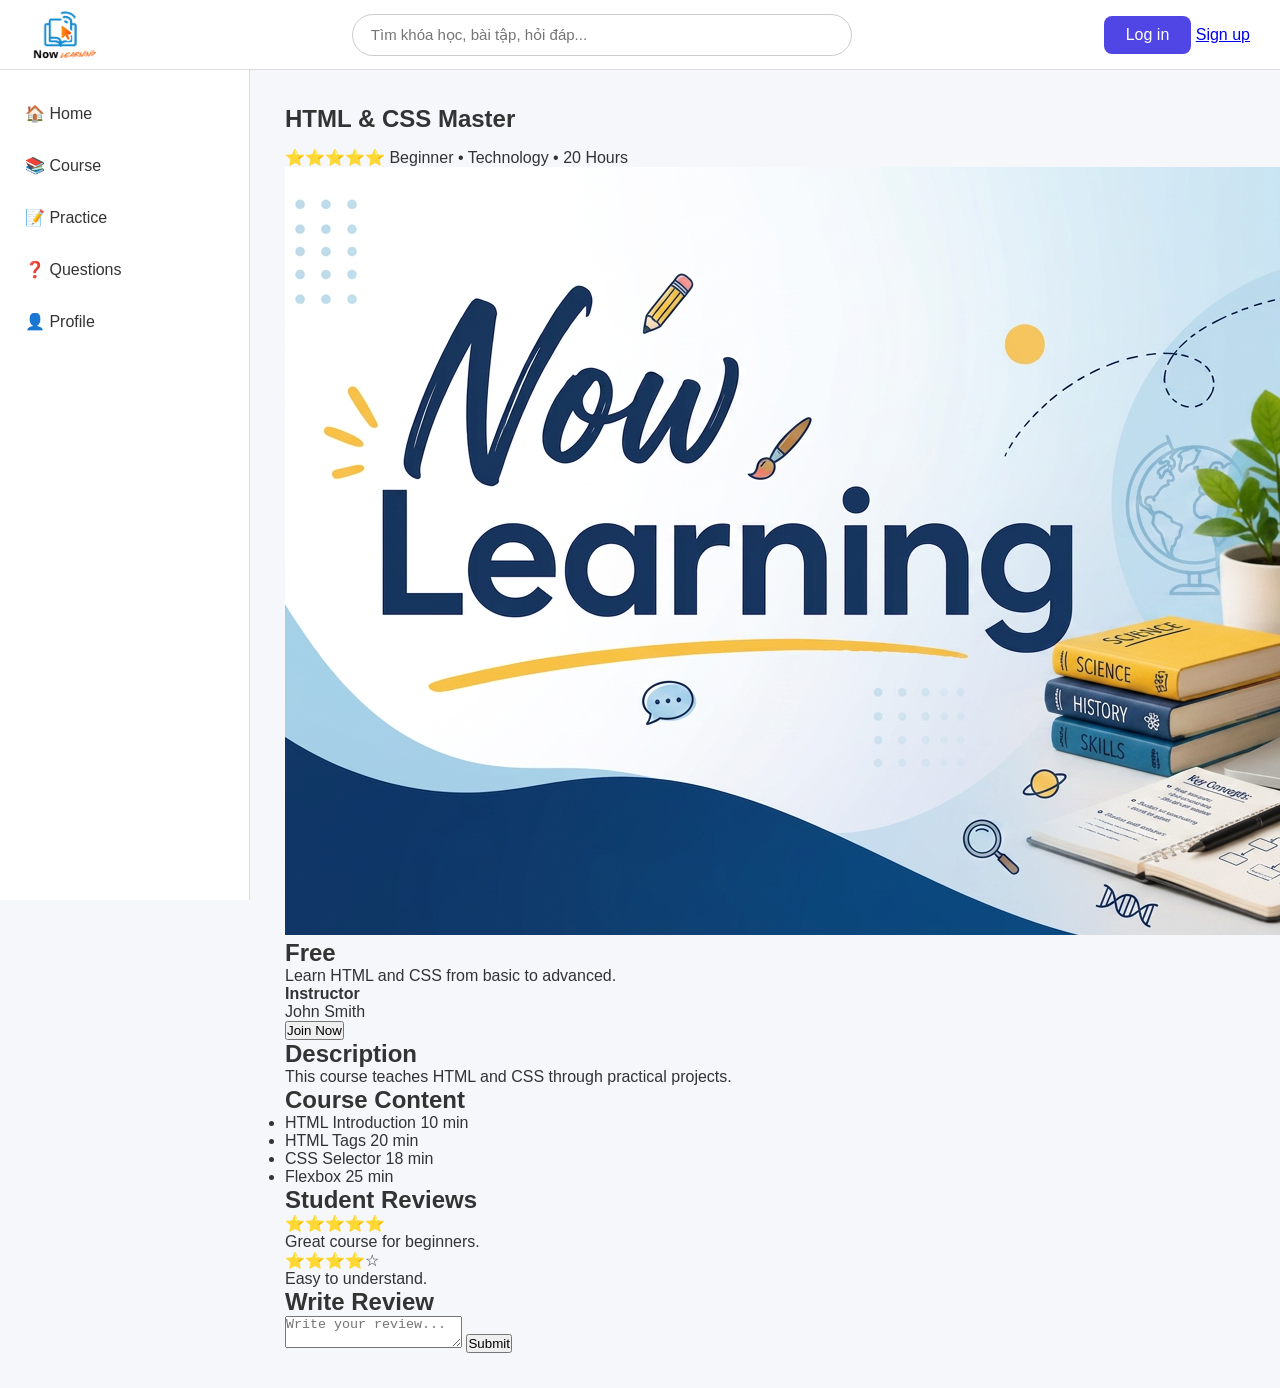
==== courses-detail.html @ ced137c4 "Feat: Add courses details.html" ====
<!doctype html>
<html lang="vi">
  <head>
    <meta charset="UTF-8" />
    <meta name="viewport" content="width=device-width, initial-scale=1.0" />
    <title>Now Learning</title>
    <link rel="stylesheet" href="css/index.css" />
  </head>
  <body>
    <!-- Header -->
    <header class="header">
      <nav class="top-navbar">
        <!-- Logo -->
        <div class="logo">
          <a href="index.html">
            <img src="assets/logo.png" alt="Now Learning Logo" />
          </a>
        </div>

        <!-- Thanh tìm kiếm -->
        <div class="search-area">
          <input
            type="search"
            id="course-search"
            class="search-input"
            placeholder="Tìm khóa học, bài tập, hỏi đáp..."
          />
        </div>

        <!-- Tài khoản -->
        <div class="user-actions">
          <a href="login.html" class="login-btn">Log in</a>
          <a href="signup.html" class="signup-btn">Sign up</a>
          <a href="#" class="logout-btn">Log out</a>
        </div>
      </nav>
    </header>

    <!-- Nội dung chính -->
    <div class="page-layout">
      <!-- Sidebar -->
      <aside class="sidebar">
        <nav class="sidebar-nav">
          <ul class="sidebar-menu">
            <li class="menu-item">
              <a href="#" class="menu-link"> 🏠 Home </a>
            </li>

            <li class="menu-item">
              <a href="#" class="menu-link"> 📚 Course </a>
            </li>

            <li class="menu-item">
              <a href="#" class="menu-link"> 📝 Practice </a>
            </li>

            <li class="menu-item">
              <a href="#" class="menu-link"> ❓ Questions</a>
            </li>

            <li class="menu-item">
              <a href="#" class="menu-link"> 👤 Profile </a>
            </li>
          </ul>
        </nav>
      </aside>

      <!-- Nội dung -->
      <main class="main-content">
        <section class="course-header">
          <div class="course-information">
            <h1>HTML & CSS Master</h1>

            <p class="course-meta">
              ⭐⭐⭐⭐⭐ Beginner • Technology • 20 Hours
            </p>
          </div>
        </section>

        <section class="course-overview">
          <div class="course-image">
            <img src="assets/banner.jpg" alt="Course" />
          </div>

          <div class="course-summary">
            <h2>Free</h2>

            <p>Learn HTML and CSS from basic to advanced.</p>

            <div class="teacher">
              <strong>Instructor</strong>

              <p>John Smith</p>
            </div>

            <button class="join-btn">Join Now</button>
          </div>
        </section>

        <section class="course-description">
          <h2>Description</h2>

          <p>This course teaches HTML and CSS through practical projects.</p>
        </section>

        <section class="lesson-section">
          <h2>Course Content</h2>

          <ul>
            <li>
              HTML Introduction

              <span>10 min</span>
            </li>

            <li>
              HTML Tags

              <span>20 min</span>
            </li>

            <li>
              CSS Selector

              <span>18 min</span>
            </li>

            <li>
              Flexbox

              <span>25 min</span>
            </li>
          </ul>
        </section>

        <section class="review-section">
          <h2>Student Reviews</h2>

          <div class="review">
            ⭐⭐⭐⭐⭐

            <p>Great course for beginners.</p>
          </div>

          <div class="review">
            ⭐⭐⭐⭐☆

            <p>Easy to understand.</p>
          </div>
        </section>

        <section class="write-review">
          <h2>Write Review</h2>

          <textarea placeholder="Write your review..."></textarea>

          <button>Submit</button>
        </section>
      </main>
    </div>
    <script src="js/index.js"></script>
  </body>
</html>
---- css/index.css ----
/* ===========================
   RESET
=========================== */

* {
  margin: 0;
  padding: 0;
  box-sizing: border-box;
}

body {
  font-family: Arial, Helvetica, sans-serif;
  background: #f5f7fb;
  color: #333;
}

/* ===========================
   HEADER
=========================== */

.header {
  width: 100%;
  height: 70px;
  background: #ffffff;
  border-bottom: 1px solid #ddd;
  position: fixed;
  top: 0;
  left: 0;
  z-index: 1000;
}

.top-navbar {
  width: 100%;
  height: 100%;
  padding: 0 30px;

  display: flex;
  align-items: center;
  justify-content: space-between;
}

/* ===========================
   LOGO
=========================== */

.logo img {
  max-width: 70px;
  height: auto;
  display: block;
}

/* ===========================
   SEARCH
=========================== */

.search-area {
  flex: 1;
  display: flex;
  justify-content: center;
  margin: 0 40px;
}

.search-input {
  width: 500px;
  max-width: 100%;
  height: 42px;

  padding: 0 18px;

  border: 1px solid #ccc;
  border-radius: 25px;

  font-size: 15px;
  outline: none;
}

.search-input:focus {
  border-color: #4f46e5;
}

/* ===========================
   LOGIN
=========================== */

.login-btn {
  display: inline-block;

  padding: 10px 22px;

  background: #4f46e5;
  color: white;

  text-decoration: none;
  border-radius: 8px;

  transition: 0.3s;
}

.login-btn:hover {
  background: #372fc7;
}

.logout-btn{
  display: none;
}
/* ===========================
   LAYOUT
=========================== */

.page-layout {
  display: flex;
  margin-top: 70px;
}

/* ===========================
   SIDEBAR
=========================== */

.sidebar {
  width: 250px;
  height: calc(100vh - 70px);

  background: white;
  border-right: 1px solid #ddd;

  position: fixed;
  left: 0;
  top: 70px;

  overflow-y: auto;
}

.sidebar-nav {
  padding: 20px 0;
}

.sidebar-menu {
  list-style: none;
}

.menu-item {
  margin-bottom: 5px;
}

.menu-link {
  display: block;

  padding: 14px 25px;

  color: #333;
  text-decoration: none;

  transition: 0.25s;
}

.menu-link:hover {
  background: #4f46e5;
  color: white;
}

.menu-item.active .menu-link {
  background: #4f46e5;
  color: white;
}

/* ===========================
   MAIN CONTENT
=========================== */

.main-content {
  flex: 1;

  margin-left: 250px;

  padding: 35px;
}

.main-content h1 {
  margin-bottom: 15px;
}

/* ===========================
   RESPONSIVE
=========================== */

@media (max-width: 768px) {
  .top-navbar {
    padding: 0 15px;
  }

  .search-area {
    margin: 0 15px;
  }

  .search-input {
    width: 100%;
  }

  .sidebar {
    width: 200px;
  }

  .main-content {
    margin-left: 200px;
  }

  .logo img {
    width: 120px;
  }
}

@media (max-width: 576px) {
  .sidebar {
    display: none;
  }

  .main-content {
    margin-left: 0;
  }

  .search-area {
    display: none;
  }

  .login-btn {
    padding: 8px 16px;
  }
}
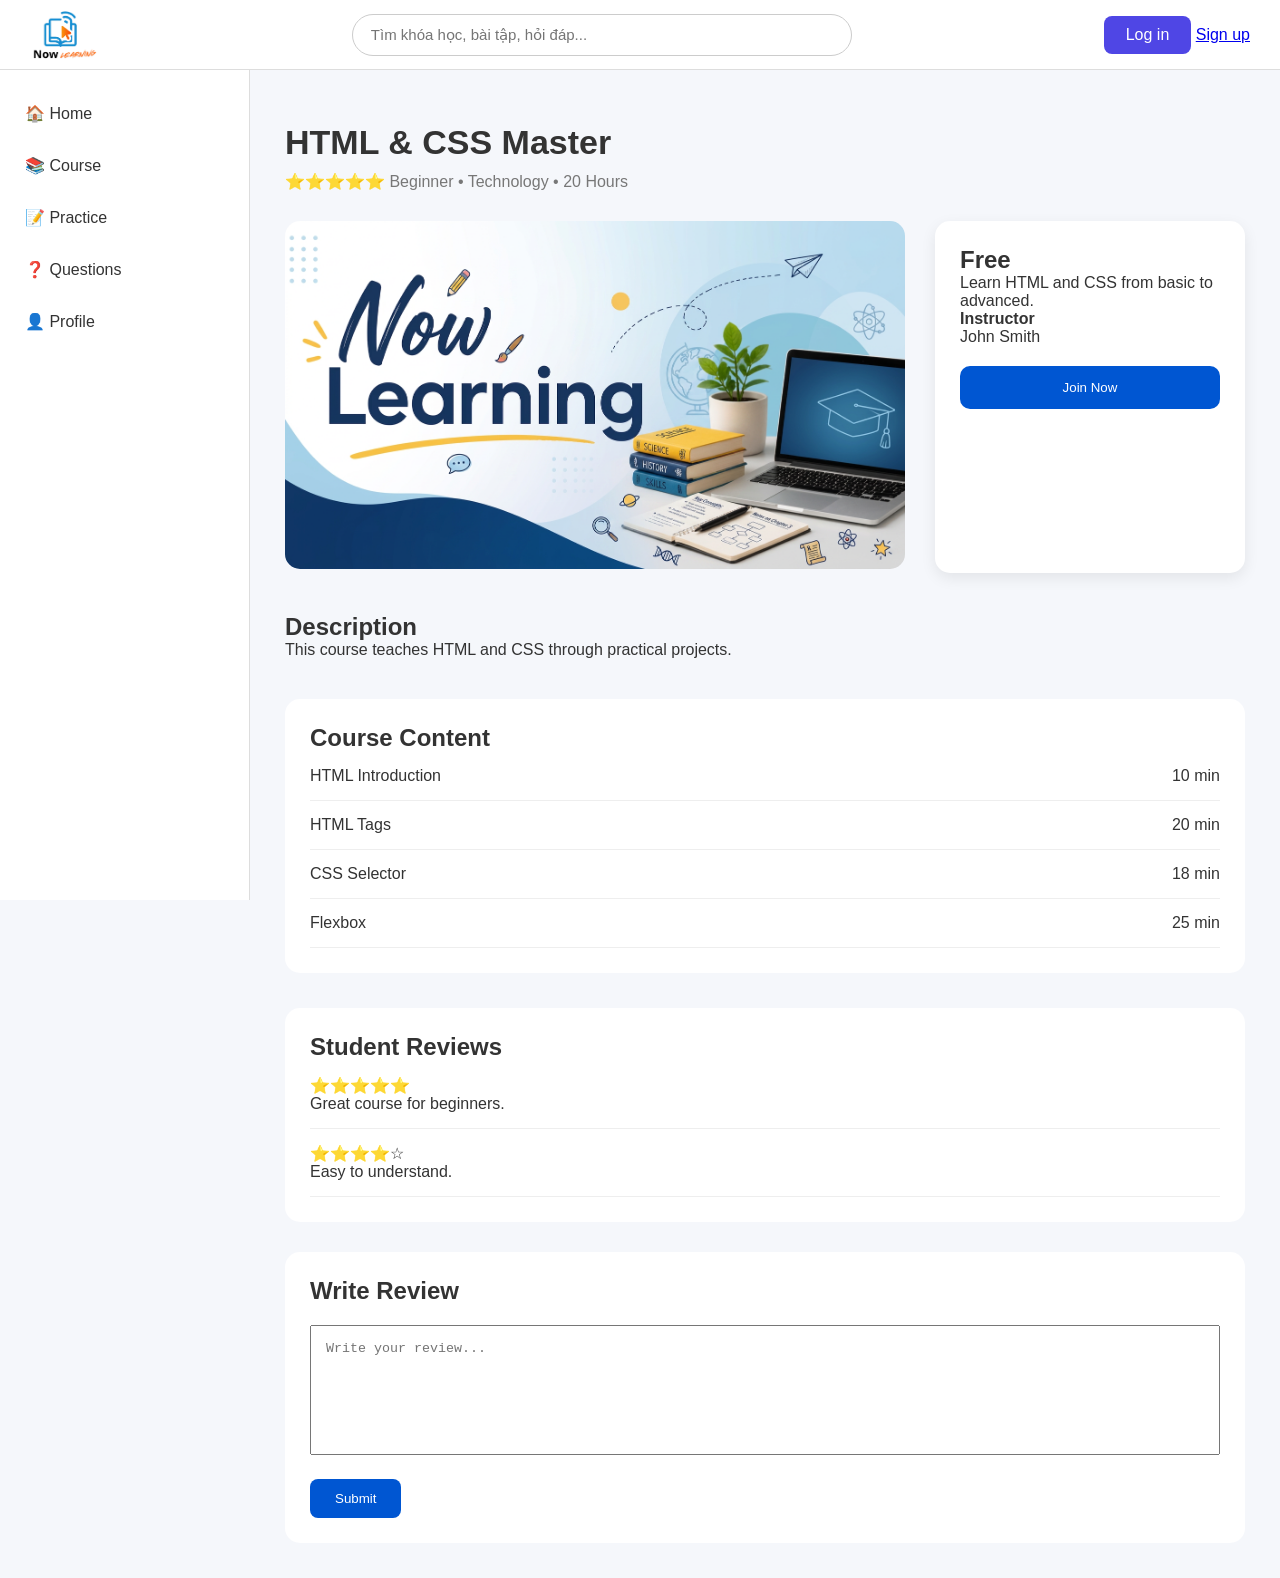
==== commit 7eec6387: "Feat: Add more new courses" ====
--- a/courses-detail.html
+++ b/courses-detail.html
@@ -4,7 +4,8 @@
     <meta charset="UTF-8" />
     <meta name="viewport" content="width=device-width, initial-scale=1.0" />
     <title>Now Learning</title>
-    <link rel="stylesheet" href="css/index.css" />
+    <link rel="stylesheet" href="css/index.css" />\
+    <link rel="stylesheet" href="css/courses-detail.css">
   </head>
   <body>
     <!-- Header -->
@@ -43,11 +44,11 @@
         <nav class="sidebar-nav">
           <ul class="sidebar-menu">
             <li class="menu-item">
-              <a href="#" class="menu-link"> 🏠 Home </a>
+              <a href="index.html" class="menu-link"> 🏠 Home </a>
             </li>
 
             <li class="menu-item">
-              <a href="#" class="menu-link"> 📚 Course </a>
+              <a href="courses.html" class="menu-link"> 📚 Course </a>
             </li>
 
             <li class="menu-item">
--- a/css/index.css
+++ b/css/index.css
@@ -180,6 +180,117 @@
 }
 
 /* ===========================
+   DASHBOARD
+=========================== */
+
+.page-description{
+    color:#666;
+    margin-bottom:30px;
+}
+
+.course-list{
+    display:flex;
+    flex-direction:column;
+    gap:25px;
+}
+
+.course-card{
+    display:flex;
+    gap:20px;
+
+    background:#fff;
+
+    padding:20px;
+
+    border-radius:12px;
+
+    box-shadow:0 2px 8px rgba(0,0,0,.08);
+}
+
+.course-card img{
+    width:220px;
+    height:130px;
+
+    object-fit:cover;
+
+    border-radius:10px;
+}
+
+.course-info{
+    flex:1;
+
+    display:flex;
+    flex-direction:column;
+}
+
+.course-info h3{
+    margin-bottom:15px;
+}
+
+.progress-bar{
+    width:100%;
+    height:12px;
+
+    background:#ddd;
+
+    border-radius:10px;
+
+    overflow:hidden;
+
+    margin-bottom:10px;
+}
+
+.progress{
+    height:100%;
+
+    background:#4f46e5;
+}
+
+.course-info span{
+    color:#666;
+    margin-bottom:20px;
+}
+
+.continue-btn{
+    width:180px;
+
+    padding:10px;
+
+    text-align:center;
+
+    text-decoration:none;
+
+    color:#fff;
+
+    background:#4f46e5;
+
+    border-radius:8px;
+
+    transition:.3s;
+}
+
+.continue-btn:hover{
+    background:#372fc7;
+}
+
+@media(max-width:768px){
+
+    .course-card{
+        flex-direction:column;
+    }
+
+    .course-card img{
+        width:100%;
+        height:220px;
+    }
+
+    .continue-btn{
+        width:100%;
+    }
+
+}
+
+/* ===========================
    RESPONSIVE
 =========================== */
 
--- a/css/courses-detail.css
+++ b/css/courses-detail.css
@@ -0,0 +1,167 @@
+.course-header{
+
+    margin-bottom:30px;
+
+}
+
+.course-header h1{
+
+    font-size:34px;
+
+    margin-bottom:10px;
+
+}
+
+.course-meta{
+
+    color:#777;
+
+}
+
+.course-overview{
+
+    display:grid;
+
+    grid-template-columns:2fr 1fr;
+
+    gap:30px;
+
+    margin-bottom:40px;
+
+}
+
+.course-image img{
+
+    width:100%;
+
+    border-radius:15px;
+
+}
+
+.course-summary{
+
+    background:white;
+
+    padding:25px;
+
+    border-radius:15px;
+
+    box-shadow:0 5px 15px rgba(0,0,0,.08);
+
+}
+
+.join-btn{
+
+    width:100%;
+
+    padding:14px;
+
+    background:#0056d2;
+
+    color:white;
+
+    border:none;
+
+    border-radius:10px;
+
+    cursor:pointer;
+
+    margin-top:20px;
+
+}
+
+.course-description{
+
+    margin:40px 0;
+
+}
+
+.lesson-section{
+
+    background:white;
+
+    padding:25px;
+
+    border-radius:15px;
+
+    margin-bottom:35px;
+
+}
+
+.lesson-section ul{
+
+    list-style:none;
+
+}
+
+.lesson-section li{
+
+    display:flex;
+
+    justify-content:space-between;
+
+    padding:15px 0;
+
+    border-bottom:1px solid #eee;
+
+}
+
+.review-section{
+
+    background:white;
+
+    padding:25px;
+
+    border-radius:15px;
+
+    margin-bottom:30px;
+
+}
+
+.review{
+
+    border-bottom:1px solid #eee;
+
+    padding:15px 0;
+
+}
+
+.write-review{
+
+    background:white;
+
+    padding:25px;
+
+    border-radius:15px;
+
+}
+
+.write-review textarea{
+
+    width:100%;
+
+    height:130px;
+
+    padding:15px;
+
+    margin:20px 0;
+
+    resize:none;
+
+}
+
+.write-review button{
+
+    padding:12px 25px;
+
+    background:#0056d2;
+
+    color:white;
+
+    border:none;
+
+    border-radius:8px;
+
+    cursor:pointer;
+
+}
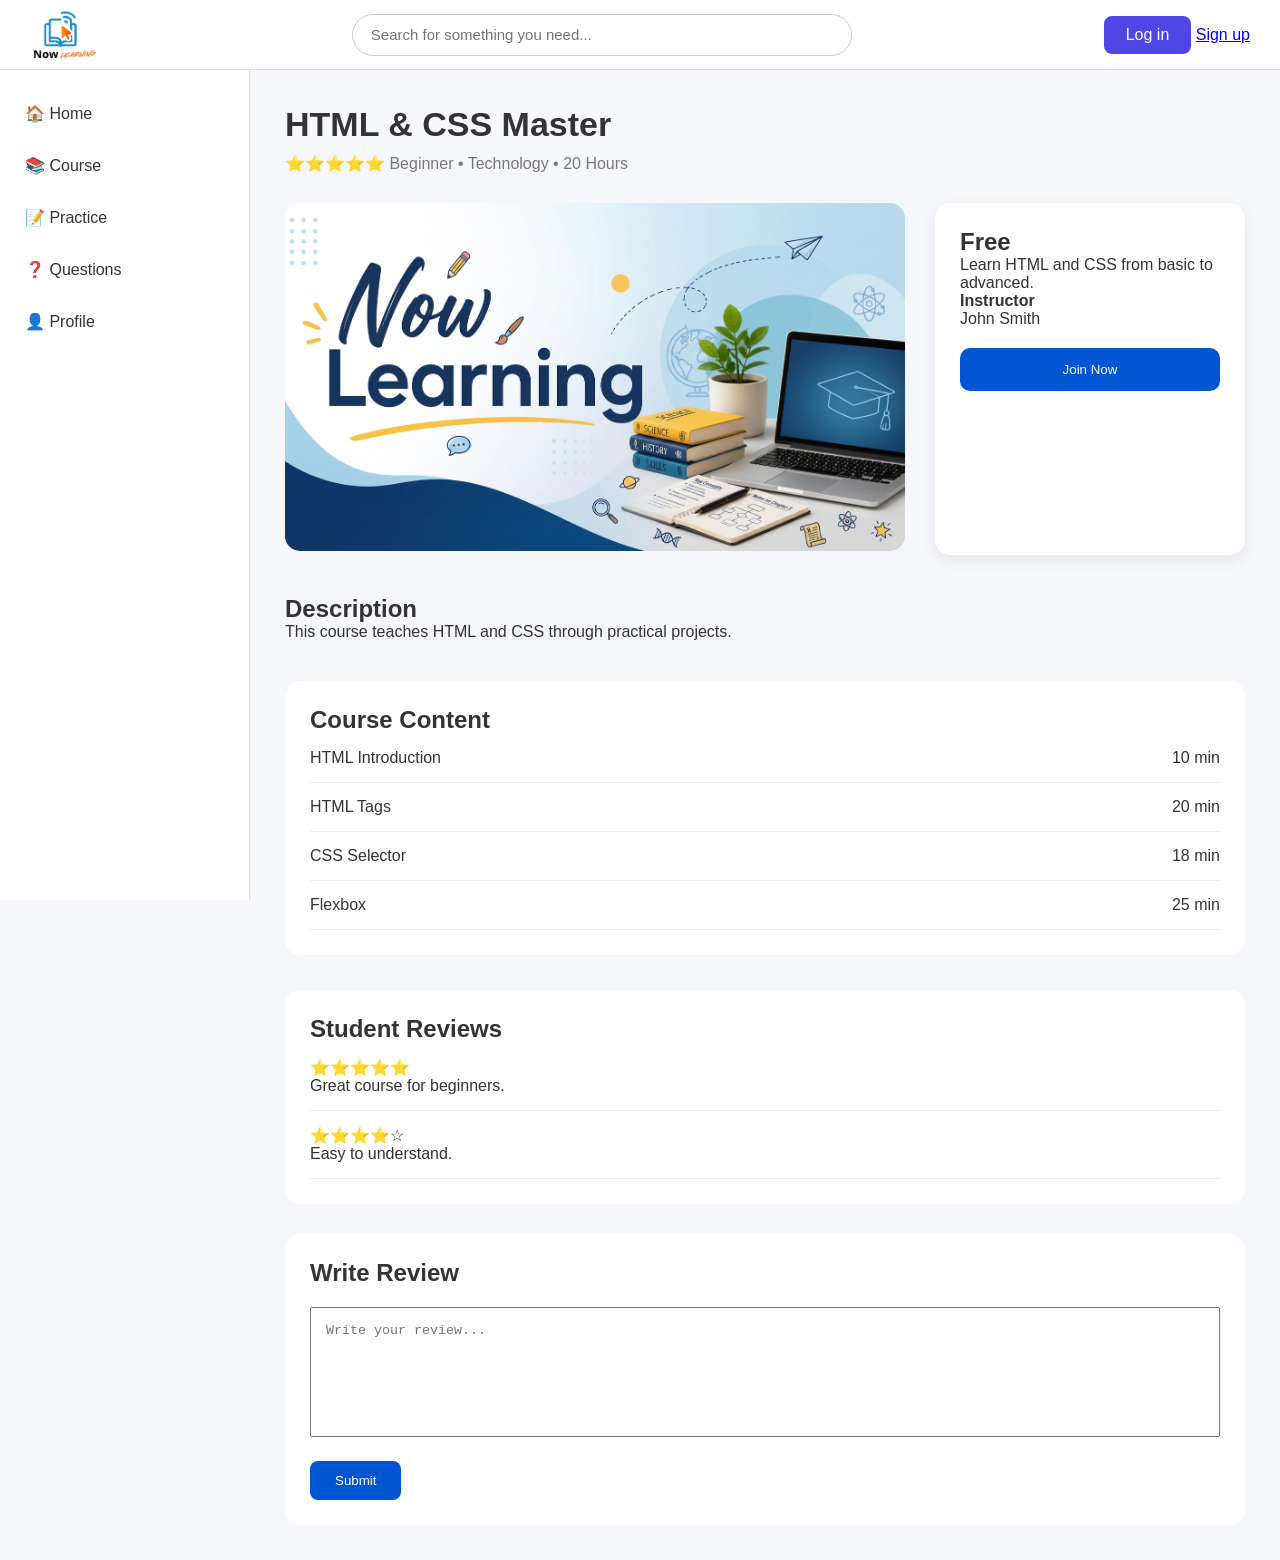
==== commit 76ffaacc: "Feat: Change language" ====
--- a/courses-detail.html
+++ b/courses-detail.html
@@ -4,7 +4,7 @@
     <meta charset="UTF-8" />
     <meta name="viewport" content="width=device-width, initial-scale=1.0" />
     <title>Now Learning</title>
-    <link rel="stylesheet" href="css/index.css" />\
+    <link rel="stylesheet" href="css/index.css" />
     <link rel="stylesheet" href="css/courses-detail.css">
   </head>
   <body>
@@ -24,7 +24,7 @@
             type="search"
             id="course-search"
             class="search-input"
-            placeholder="Tìm khóa học, bài tập, hỏi đáp..."
+            placeholder="Search for something you need..."
           />
         </div>
 
@@ -159,6 +159,6 @@
         </section>
       </main>
     </div>
-    <script src="js/index.js"></script>
+    <script src="js/courses.js"></script>
   </body>
 </html>
--- a/css/courses-detail.css
+++ b/css/courses-detail.css
@@ -1,167 +1,135 @@
-.course-header{
-
-    margin-bottom:30px;
-
+.course-header {
+  margin-bottom: 30px;
 }
 
-.course-header h1{
+.course-header h1 {
+  font-size: 34px;
 
-    font-size:34px;
-
-    margin-bottom:10px;
-
+  margin-bottom: 10px;
 }
 
-.course-meta{
-
-    color:#777;
-
+.course-meta {
+  color: #777;
 }
 
-.course-overview{
+.course-overview {
+  display: grid;
 
-    display:grid;
+  grid-template-columns: 2fr 1fr;
 
-    grid-template-columns:2fr 1fr;
+  gap: 30px;
 
-    gap:30px;
-
-    margin-bottom:40px;
-
+  margin-bottom: 40px;
 }
 
-.course-image img{
+.course-image img {
+  width: 100%;
 
-    width:100%;
-
-    border-radius:15px;
-
+  border-radius: 15px;
 }
 
-.course-summary{
+.course-summary {
+  background: white;
 
-    background:white;
+  padding: 25px;
 
-    padding:25px;
+  border-radius: 15px;
 
-    border-radius:15px;
-
-    box-shadow:0 5px 15px rgba(0,0,0,.08);
-
+  box-shadow: 0 5px 15px rgba(0, 0, 0, 0.08);
 }
 
-.join-btn{
+.join-btn {
+  width: 100%;
 
-    width:100%;
+  padding: 14px;
 
-    padding:14px;
+  background: #0056d2;
 
-    background:#0056d2;
+  color: white;
 
-    color:white;
+  border: none;
 
-    border:none;
+  border-radius: 10px;
 
-    border-radius:10px;
+  cursor: pointer;
 
-    cursor:pointer;
-
-    margin-top:20px;
-
+  margin-top: 20px;
 }
 
-.course-description{
-
-    margin:40px 0;
-
+.course-description {
+  margin: 40px 0;
 }
 
-.lesson-section{
+.lesson-section {
+  background: white;
 
-    background:white;
+  padding: 25px;
 
-    padding:25px;
+  border-radius: 15px;
 
-    border-radius:15px;
-
-    margin-bottom:35px;
-
+  margin-bottom: 35px;
 }
 
-.lesson-section ul{
-
-    list-style:none;
-
+.lesson-section ul {
+  list-style: none;
 }
 
-.lesson-section li{
+.lesson-section li {
+  display: flex;
 
-    display:flex;
+  justify-content: space-between;
 
-    justify-content:space-between;
+  padding: 15px 0;
 
-    padding:15px 0;
-
-    border-bottom:1px solid #eee;
-
+  border-bottom: 1px solid #eee;
 }
 
-.review-section{
+.review-section {
+  background: white;
 
-    background:white;
+  padding: 25px;
 
-    padding:25px;
+  border-radius: 15px;
 
-    border-radius:15px;
-
-    margin-bottom:30px;
-
+  margin-bottom: 30px;
 }
 
-.review{
+.review {
+  border-bottom: 1px solid #eee;
 
-    border-bottom:1px solid #eee;
-
-    padding:15px 0;
-
+  padding: 15px 0;
 }
 
-.write-review{
+.write-review {
+  background: white;
 
-    background:white;
+  padding: 25px;
 
-    padding:25px;
-
-    border-radius:15px;
-
+  border-radius: 15px;
 }
 
-.write-review textarea{
+.write-review textarea {
+  width: 100%;
 
-    width:100%;
+  height: 130px;
 
-    height:130px;
+  padding: 15px;
 
-    padding:15px;
+  margin: 20px 0;
 
-    margin:20px 0;
-
-    resize:none;
-
+  resize: none;
 }
 
-.write-review button{
+.write-review button {
+  padding: 12px 25px;
 
-    padding:12px 25px;
+  background: #0056d2;
 
-    background:#0056d2;
+  color: white;
 
-    color:white;
+  border: none;
 
-    border:none;
+  border-radius: 8px;
 
-    border-radius:8px;
-
-    cursor:pointer;
-
-}+  cursor: pointer;
+}
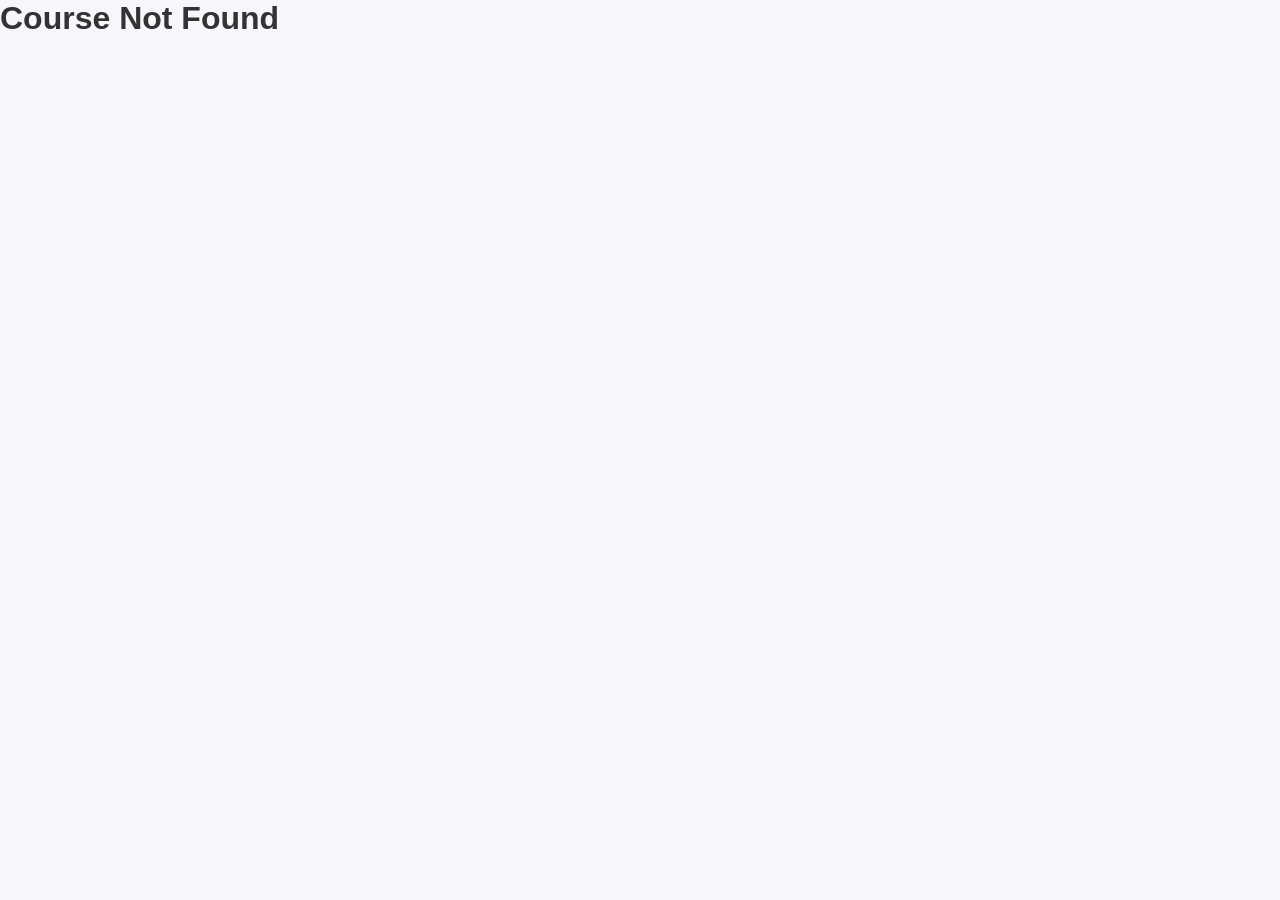
==== commit 694dd30f: "Feat: Add course and course-detail by js" ====
--- a/courses-detail.html
+++ b/courses-detail.html
@@ -5,7 +5,7 @@
     <meta name="viewport" content="width=device-width, initial-scale=1.0" />
     <title>Now Learning</title>
     <link rel="stylesheet" href="css/index.css" />
-    <link rel="stylesheet" href="css/courses-detail.css">
+    <link rel="stylesheet" href="css/courses-detail.css" />
   </head>
   <body>
     <!-- Header -->
@@ -68,97 +68,63 @@
 
       <!-- Nội dung -->
       <main class="main-content">
+        <!-- Tiêu đề -->
         <section class="course-header">
-          <div class="course-information">
-            <h1>HTML & CSS Master</h1>
+          <h1 id="courseTitle"></h1>
+          <p class="course-meta">
+            <span id="courseCategory"></span> • <span id="courseLevel"></span> •
+            <span id="courseDuration"></span>
+          </p>
+        </section>
 
-            <p class="course-meta">
-              ⭐⭐⭐⭐⭐ Beginner • Technology • 20 Hours
-            </p>
+        <!-- Thông tin -->
+        <section class="course-overview">
+          <div class="course-image">
+            <img id="courseImage" src="" alt="Course Image" />
+          </div>
+
+          <div class="course-summary">
+            <h2 id="coursePrice"></h2>
+
+            <p id="courseDescription"></p>
+
+            <div class="teacher">
+              <strong>Instructor</strong>
+              <p id="courseInstructor"></p>
+            </div>
+
+            <button class="join-btn" id="actionBtn">Join Now</button>
           </div>
         </section>
 
-        <section class="course-overview">
-          <div class="course-image">
-            <img src="assets/banner.jpg" alt="Course" />
-          </div>
-
-          <div class="course-summary">
-            <h2>Free</h2>
-
-            <p>Learn HTML and CSS from basic to advanced.</p>
-
-            <div class="teacher">
-              <strong>Instructor</strong>
-
-              <p>John Smith</p>
-            </div>
-
-            <button class="join-btn">Join Now</button>
-          </div>
-        </section>
-
-        <section class="course-description">
-          <h2>Description</h2>
-
-          <p>This course teaches HTML and CSS through practical projects.</p>
-        </section>
-
+        <!-- Danh sách -->
         <section class="lesson-section">
           <h2>Course Content</h2>
 
-          <ul>
-            <li>
-              HTML Introduction
-
-              <span>10 min</span>
-            </li>
-
-            <li>
-              HTML Tags
-
-              <span>20 min</span>
-            </li>
-
-            <li>
-              CSS Selector
-
-              <span>18 min</span>
-            </li>
-
-            <li>
-              Flexbox
-
-              <span>25 min</span>
-            </li>
-          </ul>
+          <ul id="lessonList"></ul>
         </section>
 
+        <!-- Đánh giá -->
         <section class="review-section">
           <h2>Student Reviews</h2>
 
-          <div class="review">
-            ⭐⭐⭐⭐⭐
-
-            <p>Great course for beginners.</p>
-          </div>
-
-          <div class="review">
-            ⭐⭐⭐⭐☆
-
-            <p>Easy to understand.</p>
-          </div>
+          <div id="reviewList"></div>
         </section>
 
+        <!-- Comment -->
         <section class="write-review">
           <h2>Write Review</h2>
 
-          <textarea placeholder="Write your review..."></textarea>
+          <textarea
+            id="reviewText"
+            placeholder="Write your review..."
+          ></textarea>
 
-          <button>Submit</button>
+          <button id="submitReview">Submit</button>
         </section>
       </main>
     </div>
-    <script src="js/courses.js"></script>
+    <script src="js/data.js"></script>
+    <script src="js/courses-detail.js"></script>
   </body>
 </html>
